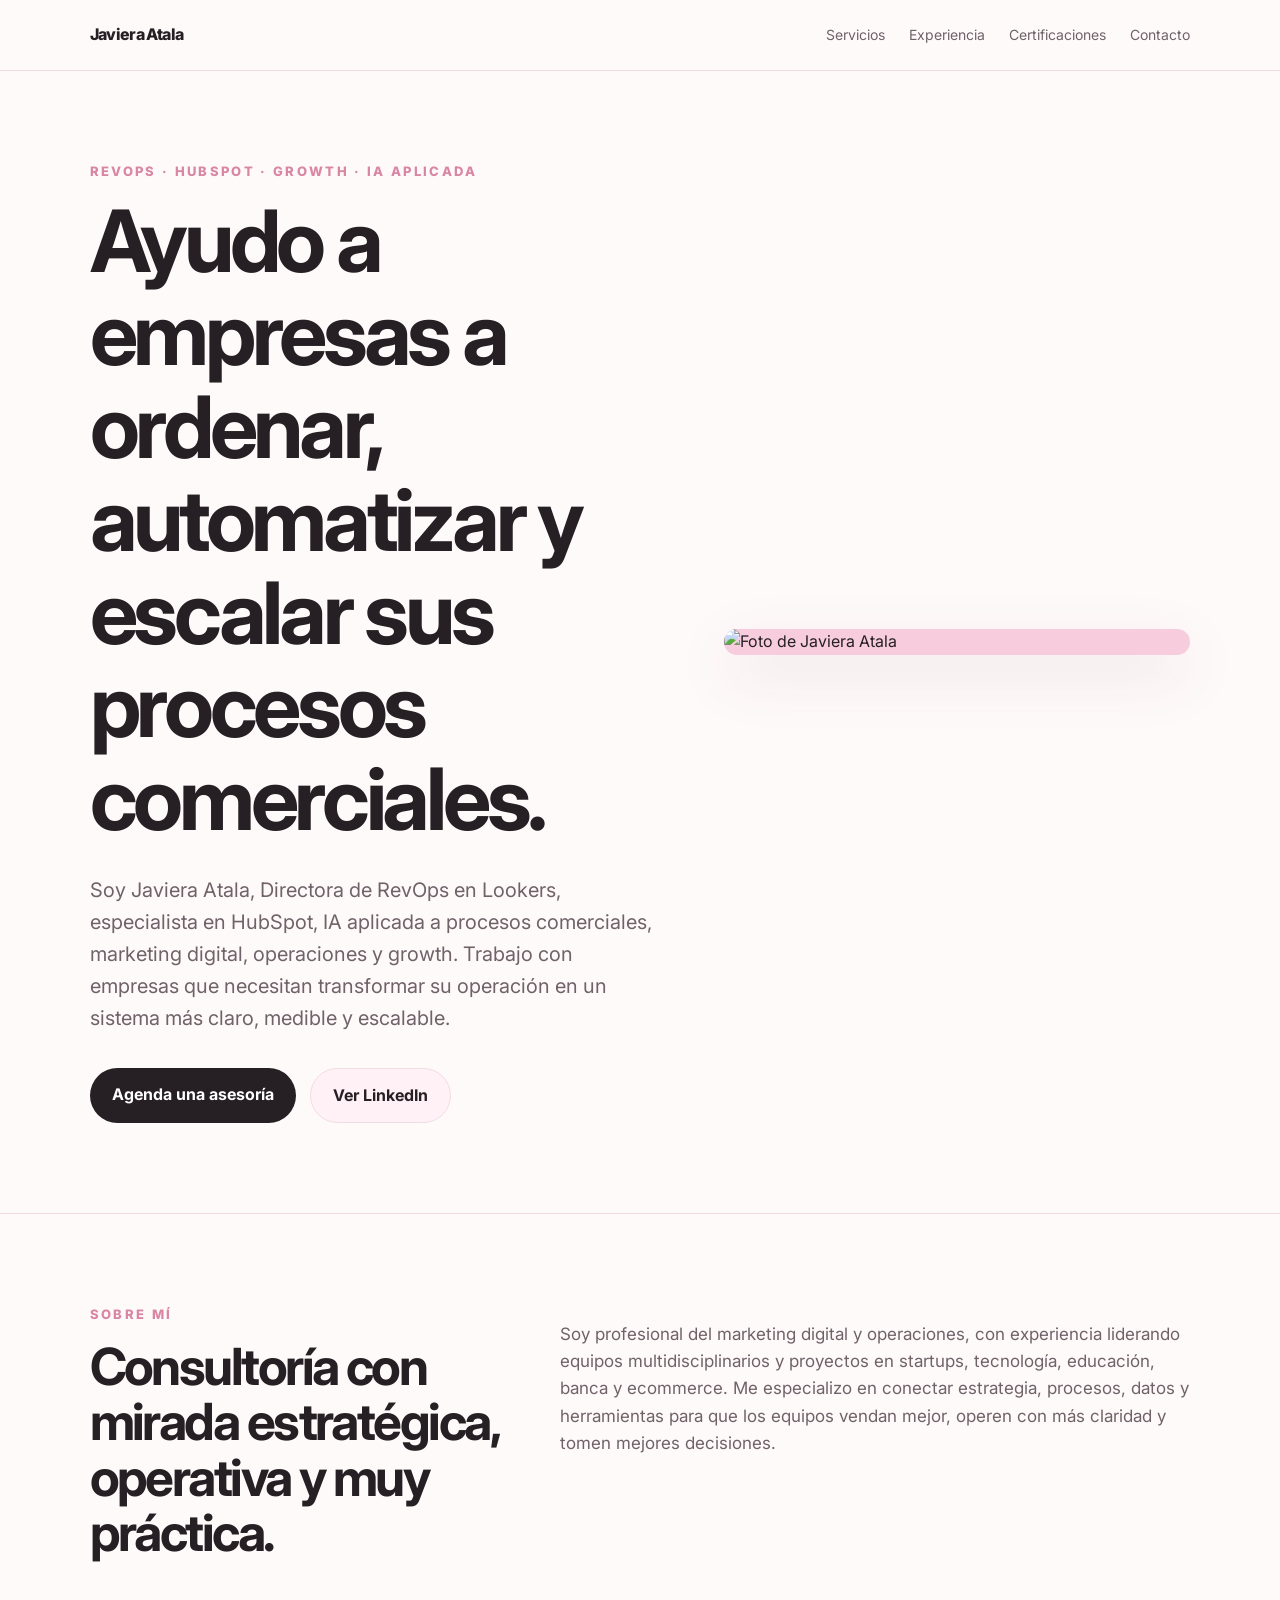
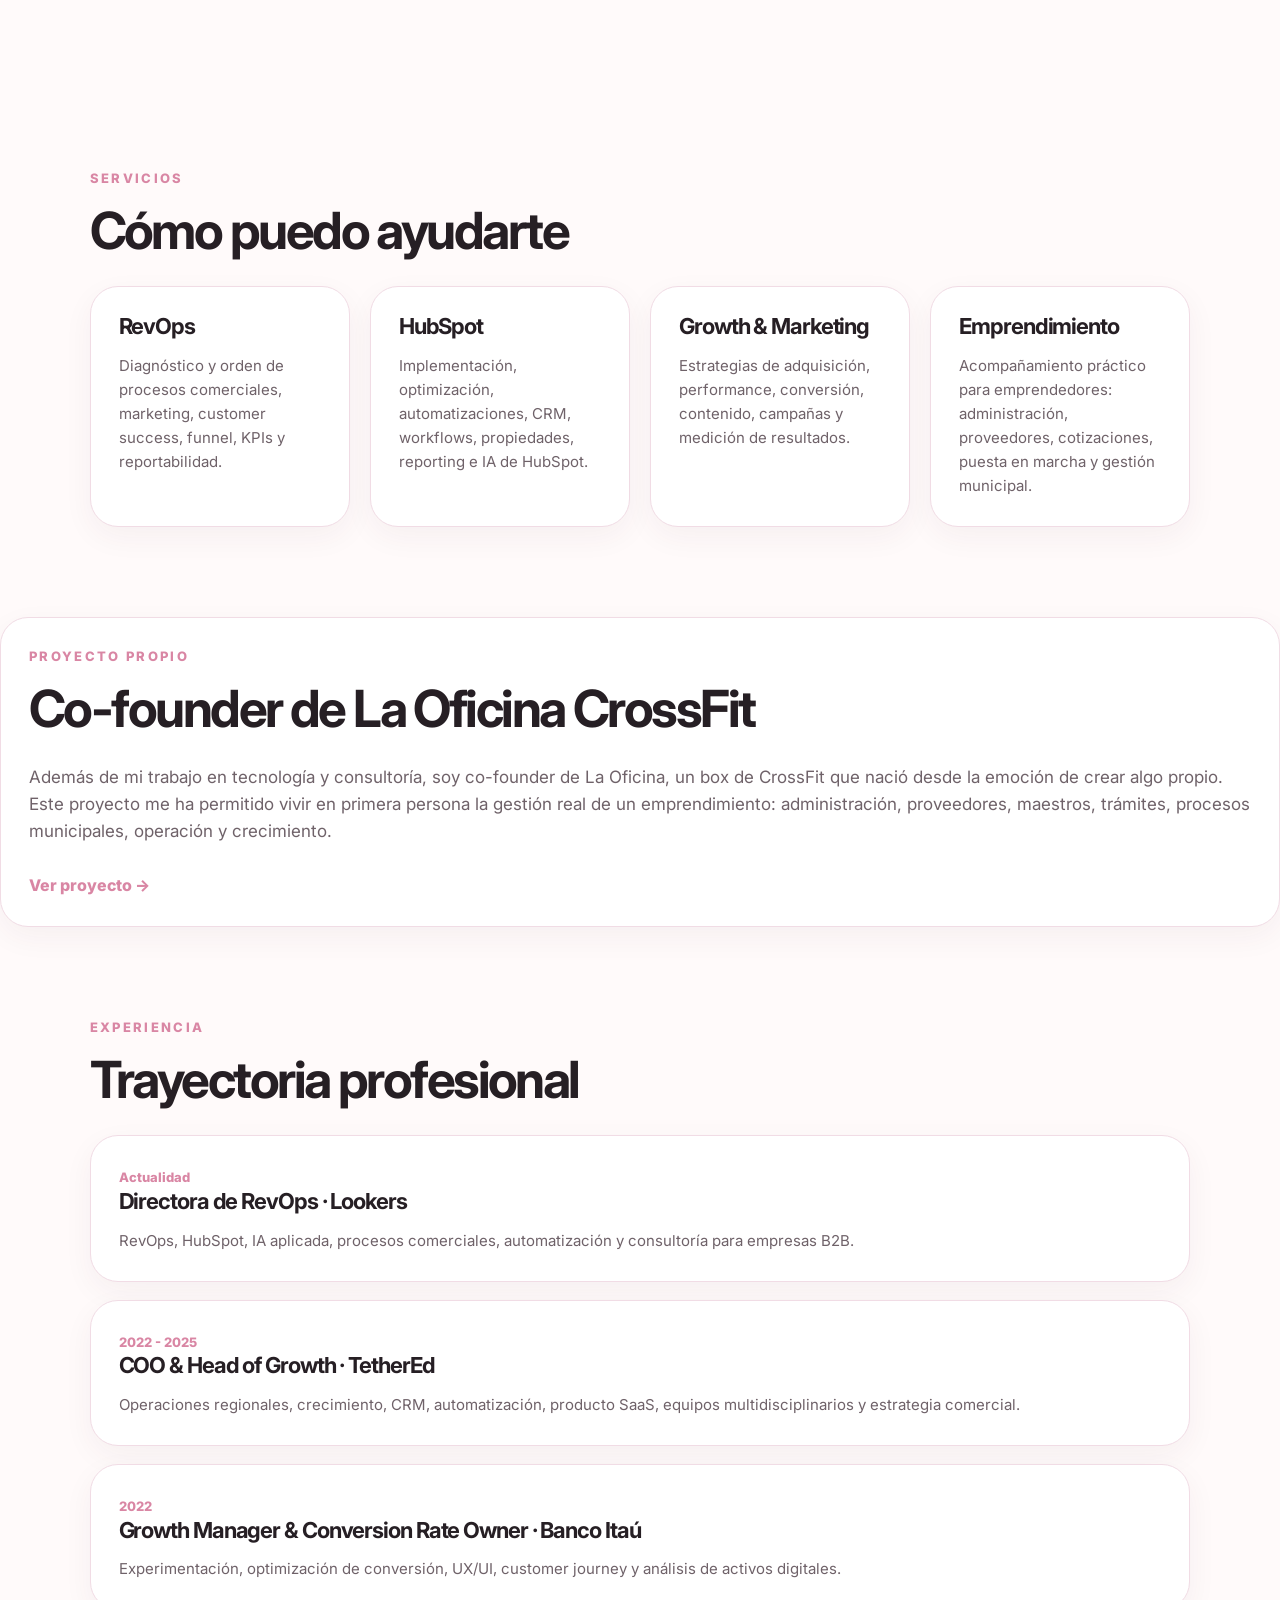
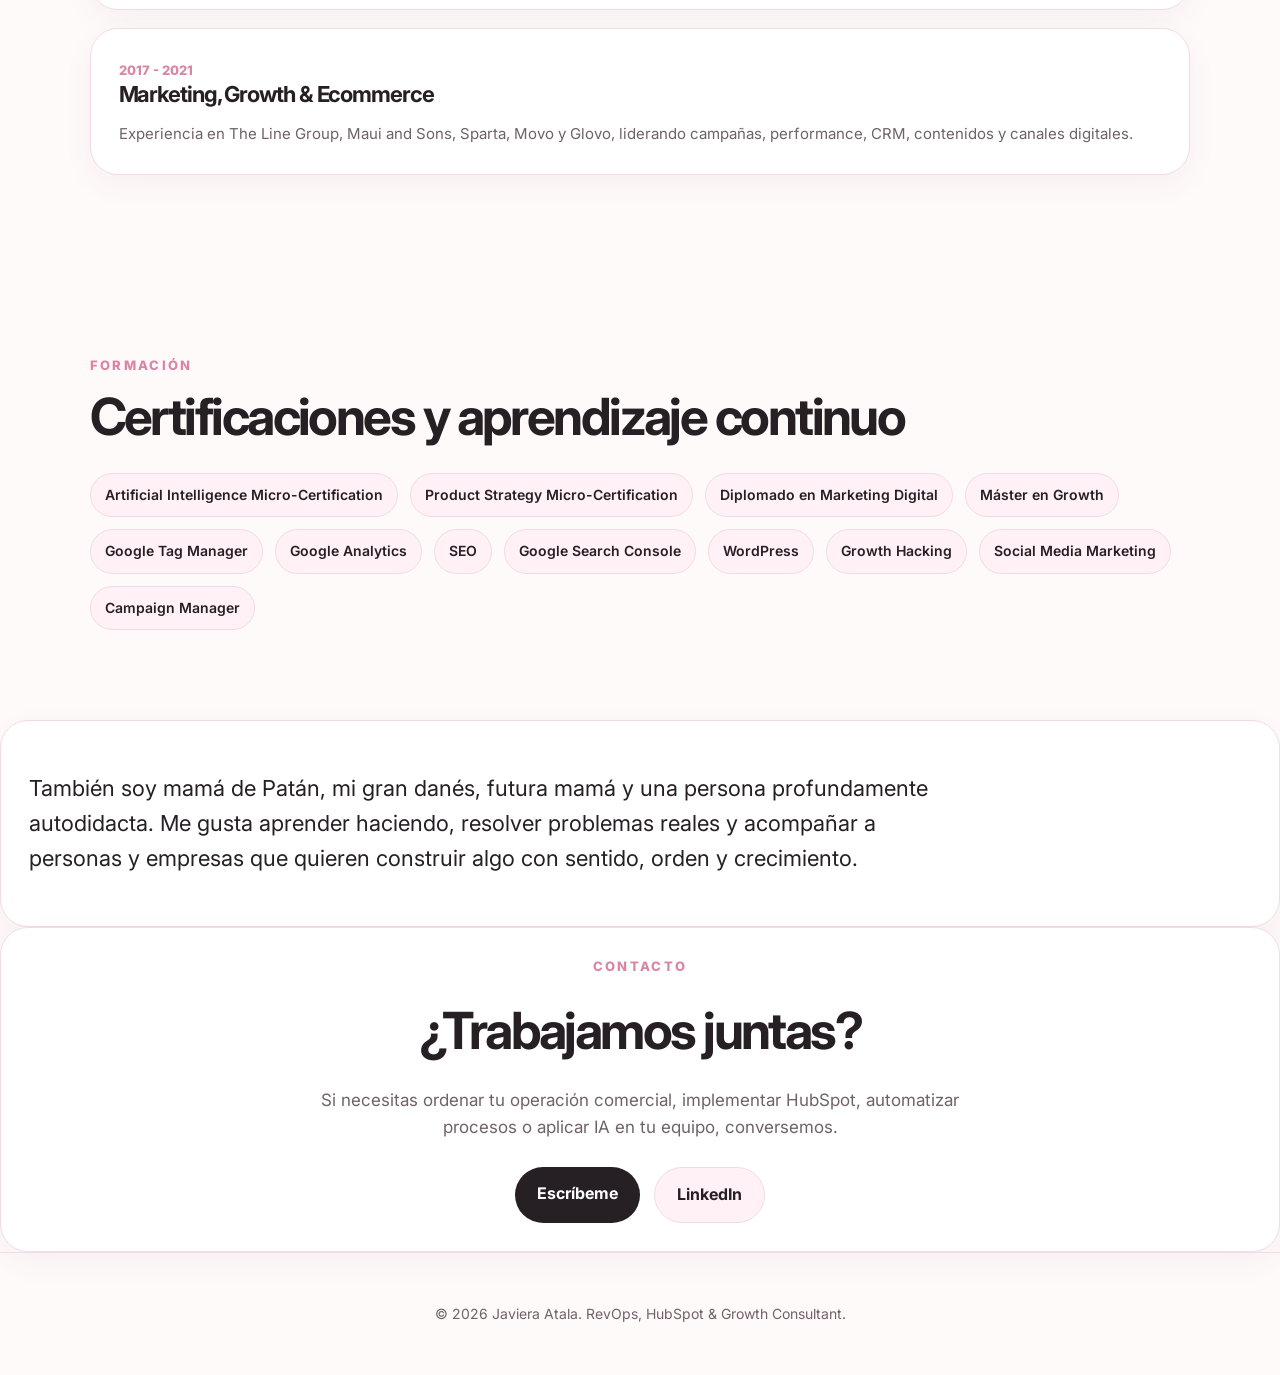
==== index.html @ 70011055 "Add files via upload" ====
<!DOCTYPE html>
<html lang="es">
<head>
  <meta charset="UTF-8" />
  <meta name="viewport" content="width=device-width, initial-scale=1.0" />
  <title>Javiera Atala | RevOps, HubSpot & Growth Consultant</title>
  <meta name="description" content="Consultoría en RevOps, HubSpot, automatización, IA aplicada y growth para empresas que quieren ordenar y escalar sus procesos comerciales." />
  <link rel="stylesheet" href="style.css" />
  <link rel="preconnect" href="https://fonts.googleapis.com">
  <link rel="preconnect" href="https://fonts.gstatic.com" crossorigin>
  <link href="https://fonts.googleapis.com/css2?family=Inter:wght@400;500;600;700;800&display=swap" rel="stylesheet">
</head>
<body>
  <header class="nav">
    <a href="#inicio" class="logo">Javiera Atala</a>
    <nav>
      <a href="#servicios">Servicios</a>
      <a href="#experiencia">Experiencia</a>
      <a href="#certificaciones">Certificaciones</a>
      <a href="#contacto">Contacto</a>
    </nav>
  </header>

  <main>
    <section id="inicio" class="hero section">
      <div class="hero-content">
        <p class="eyebrow">RevOps · HubSpot · Growth · IA aplicada</p>
        <h1>Ayudo a empresas a ordenar, automatizar y escalar sus procesos comerciales.</h1>
        <p class="hero-text">Soy Javiera Atala, Directora de RevOps en Lookers, especialista en HubSpot, IA aplicada a procesos comerciales, marketing digital, operaciones y growth. Trabajo con empresas que necesitan transformar su operación en un sistema más claro, medible y escalable.</p>
        <div class="hero-actions">
          <a class="button primary" href="mailto:javiatala@gmail.com?subject=Quiero%20agendar%20una%20asesor%C3%ADa">Agenda una asesoría</a>
          <a class="button secondary" href="https://www.linkedin.com/in/javiera-atala-76b305143/" target="_blank" rel="noopener">Ver LinkedIn</a>
        </div>
      </div>
      <div class="hero-image-card">
        <img src="assets/javiera-atala.png" alt="Foto de Javiera Atala" />
      </div>
    </section>

    <section class="section intro">
      <div>
        <p class="eyebrow">Sobre mí</p>
        <h2>Consultoría con mirada estratégica, operativa y muy práctica.</h2>
      </div>
      <p>Soy profesional del marketing digital y operaciones, con experiencia liderando equipos multidisciplinarios y proyectos en startups, tecnología, educación, banca y ecommerce. Me especializo en conectar estrategia, procesos, datos y herramientas para que los equipos vendan mejor, operen con más claridad y tomen mejores decisiones.</p>
    </section>

    <section id="servicios" class="section">
      <p class="eyebrow">Servicios</p>
      <h2>Cómo puedo ayudarte</h2>
      <div class="cards grid-4">
        <article class="card">
          <h3>RevOps</h3>
          <p>Diagnóstico y orden de procesos comerciales, marketing, customer success, funnel, KPIs y reportabilidad.</p>
        </article>
        <article class="card">
          <h3>HubSpot</h3>
          <p>Implementación, optimización, automatizaciones, CRM, workflows, propiedades, reporting e IA de HubSpot.</p>
        </article>
        <article class="card">
          <h3>Growth & Marketing</h3>
          <p>Estrategias de adquisición, performance, conversión, contenido, campañas y medición de resultados.</p>
        </article>
        <article class="card">
          <h3>Emprendimiento</h3>
          <p>Acompañamiento práctico para emprendedores: administración, proveedores, cotizaciones, puesta en marcha y gestión municipal.</p>
        </article>
      </div>
    </section>

    <section class="section feature">
      <div>
        <p class="eyebrow">Proyecto propio</p>
        <h2>Co-founder de La Oficina CrossFit</h2>
        <p>Además de mi trabajo en tecnología y consultoría, soy co-founder de La Oficina, un box de CrossFit que nació desde la emoción de crear algo propio. Este proyecto me ha permitido vivir en primera persona la gestión real de un emprendimiento: administración, proveedores, maestros, trámites, procesos municipales, operación y crecimiento.</p>
        <a class="text-link" href="https://laoficina.lovable.app/" target="_blank" rel="noopener">Ver proyecto →</a>
      </div>
    </section>

    <section id="experiencia" class="section">
      <p class="eyebrow">Experiencia</p>
      <h2>Trayectoria profesional</h2>
      <div class="timeline">
        <div class="timeline-item">
          <span>Actualidad</span>
          <h3>Directora de RevOps · Lookers</h3>
          <p>RevOps, HubSpot, IA aplicada, procesos comerciales, automatización y consultoría para empresas B2B.</p>
        </div>
        <div class="timeline-item">
          <span>2022 - 2025</span>
          <h3>COO & Head of Growth · TetherEd</h3>
          <p>Operaciones regionales, crecimiento, CRM, automatización, producto SaaS, equipos multidisciplinarios y estrategia comercial.</p>
        </div>
        <div class="timeline-item">
          <span>2022</span>
          <h3>Growth Manager & Conversion Rate Owner · Banco Itaú</h3>
          <p>Experimentación, optimización de conversión, UX/UI, customer journey y análisis de activos digitales.</p>
        </div>
        <div class="timeline-item">
          <span>2017 - 2021</span>
          <h3>Marketing, Growth & Ecommerce</h3>
          <p>Experiencia en The Line Group, Maui and Sons, Sparta, Movo y Glovo, liderando campañas, performance, CRM, contenidos y canales digitales.</p>
        </div>
      </div>
    </section>

    <section id="certificaciones" class="section">
      <p class="eyebrow">Formación</p>
      <h2>Certificaciones y aprendizaje continuo</h2>
      <div class="tags">
        <span>Artificial Intelligence Micro-Certification</span>
        <span>Product Strategy Micro-Certification</span>
        <span>Diplomado en Marketing Digital</span>
        <span>Máster en Growth</span>
        <span>Google Tag Manager</span>
        <span>Google Analytics</span>
        <span>SEO</span>
        <span>Google Search Console</span>
        <span>WordPress</span>
        <span>Growth Hacking</span>
        <span>Social Media Marketing</span>
        <span>Campaign Manager</span>
      </div>
    </section>

    <section class="section personal">
      <p>También soy mamá de Patán, mi gran danés, futura mamá y una persona profundamente autodidacta. Me gusta aprender haciendo, resolver problemas reales y acompañar a personas y empresas que quieren construir algo con sentido, orden y crecimiento.</p>
    </section>

    <section id="contacto" class="section contact">
      <p class="eyebrow">Contacto</p>
      <h2>¿Trabajamos juntas?</h2>
      <p>Si necesitas ordenar tu operación comercial, implementar HubSpot, automatizar procesos o aplicar IA en tu equipo, conversemos.</p>
      <div class="hero-actions center">
        <a class="button primary" href="mailto:javiatala@gmail.com?subject=Quiero%20agendar%20una%20asesor%C3%ADa">Escríbeme</a>
        <a class="button secondary" href="https://www.linkedin.com/in/javiera-atala-76b305143/" target="_blank" rel="noopener">LinkedIn</a>
      </div>
    </section>
  </main>

  <footer>
    <p>© 2026 Javiera Atala. RevOps, HubSpot & Growth Consultant.</p>
  </footer>
</body>
</html>
---- style.css ----
:root {
  --bg: #fffafa;
  --text: #261f24;
  --muted: #6f6269;
  --pink: #f7cddd;
  --pink-strong: #d986a4;
  --pink-soft: #fff1f6;
  --line: #f1dce5;
  --white: #ffffff;
  --shadow: 0 20px 60px rgba(83, 45, 60, 0.12);
}

* { box-sizing: border-box; }
html { scroll-behavior: smooth; }
body {
  margin: 0;
  font-family: 'Inter', system-ui, sans-serif;
  background: var(--bg);
  color: var(--text);
  line-height: 1.6;
}

a { color: inherit; text-decoration: none; }

.nav {
  position: sticky;
  top: 0;
  z-index: 10;
  display: flex;
  justify-content: space-between;
  align-items: center;
  padding: 22px 7vw;
  background: rgba(255, 250, 250, 0.9);
  backdrop-filter: blur(14px);
  border-bottom: 1px solid var(--line);
}
.logo { font-weight: 800; letter-spacing: -0.04em; }
.nav nav { display: flex; gap: 24px; font-size: 14px; color: var(--muted); }
.nav nav a:hover { color: var(--pink-strong); }

.section { padding: 90px 7vw; max-width: 1280px; margin: 0 auto; }
.hero {
  min-height: 88vh;
  display: grid;
  grid-template-columns: 1.1fr 0.9fr;
  align-items: center;
  gap: 64px;
}
.eyebrow {
  margin: 0 0 14px;
  color: var(--pink-strong);
  font-size: 13px;
  font-weight: 800;
  text-transform: uppercase;
  letter-spacing: 0.18em;
}
h1, h2, h3 { line-height: 1.08; margin: 0; letter-spacing: -0.05em; }
h1 { font-size: clamp(44px, 7vw, 86px); max-width: 900px; }
h2 { font-size: clamp(34px, 4vw, 58px); margin-bottom: 28px; }
h3 { font-size: 22px; margin-bottom: 12px; }
p { color: var(--muted); font-size: 17px; }
.hero-text { max-width: 720px; margin: 28px 0 34px; font-size: 20px; }
.hero-actions { display: flex; gap: 14px; flex-wrap: wrap; }
.button {
  padding: 14px 22px;
  border-radius: 999px;
  font-weight: 700;
  transition: all .2s ease;
}
.primary { background: var(--text); color: white; }
.secondary { background: var(--pink-soft); border: 1px solid var(--line); color: var(--text); }
.button:hover { transform: translateY(-2px); box-shadow: var(--shadow); }
.hero-image-card {
  border-radius: 36px;
  overflow: hidden;
  background: var(--pink);
  box-shadow: var(--shadow);
  max-height: 720px;
}
.hero-image-card img { width: 100%; height: 100%; object-fit: cover; display: block; }

.intro { display: grid; grid-template-columns: 0.8fr 1.2fr; gap: 50px; border-top: 1px solid var(--line); }
.cards { display: grid; gap: 20px; }
.grid-4 { grid-template-columns: repeat(4, 1fr); }
.card, .timeline-item, .feature, .personal, .contact {
  background: var(--white);
  border: 1px solid var(--line);
  border-radius: 28px;
  padding: 28px;
  box-shadow: 0 10px 30px rgba(83, 45, 60, 0.05);
}
.card p, .timeline-item p { margin-bottom: 0; font-size: 15px; }
.feature { display: grid; grid-template-columns: 1fr; }
.text-link { display: inline-block; margin-top: 10px; color: var(--pink-strong); font-weight: 800; }
.timeline { display: grid; gap: 18px; }
.timeline-item span { color: var(--pink-strong); font-size: 13px; font-weight: 800; }
.tags { display: flex; flex-wrap: wrap; gap: 12px; }
.tags span {
  background: var(--pink-soft);
  border: 1px solid var(--line);
  padding: 10px 14px;
  border-radius: 999px;
  color: var(--text);
  font-weight: 600;
  font-size: 14px;
}
.personal p { max-width: 900px; font-size: 22px; color: var(--text); }
.contact { text-align: center; }
.contact p { max-width: 680px; margin: 0 auto 26px; }
.center { justify-content: center; }
footer { padding: 36px 7vw; text-align: center; border-top: 1px solid var(--line); }
footer p { font-size: 14px; }

@media (max-width: 900px) {
  .nav { align-items: flex-start; gap: 14px; }
  .nav nav { display: none; }
  .hero, .intro { grid-template-columns: 1fr; }
  .grid-4 { grid-template-columns: 1fr; }
  .section { padding: 64px 6vw; }
}
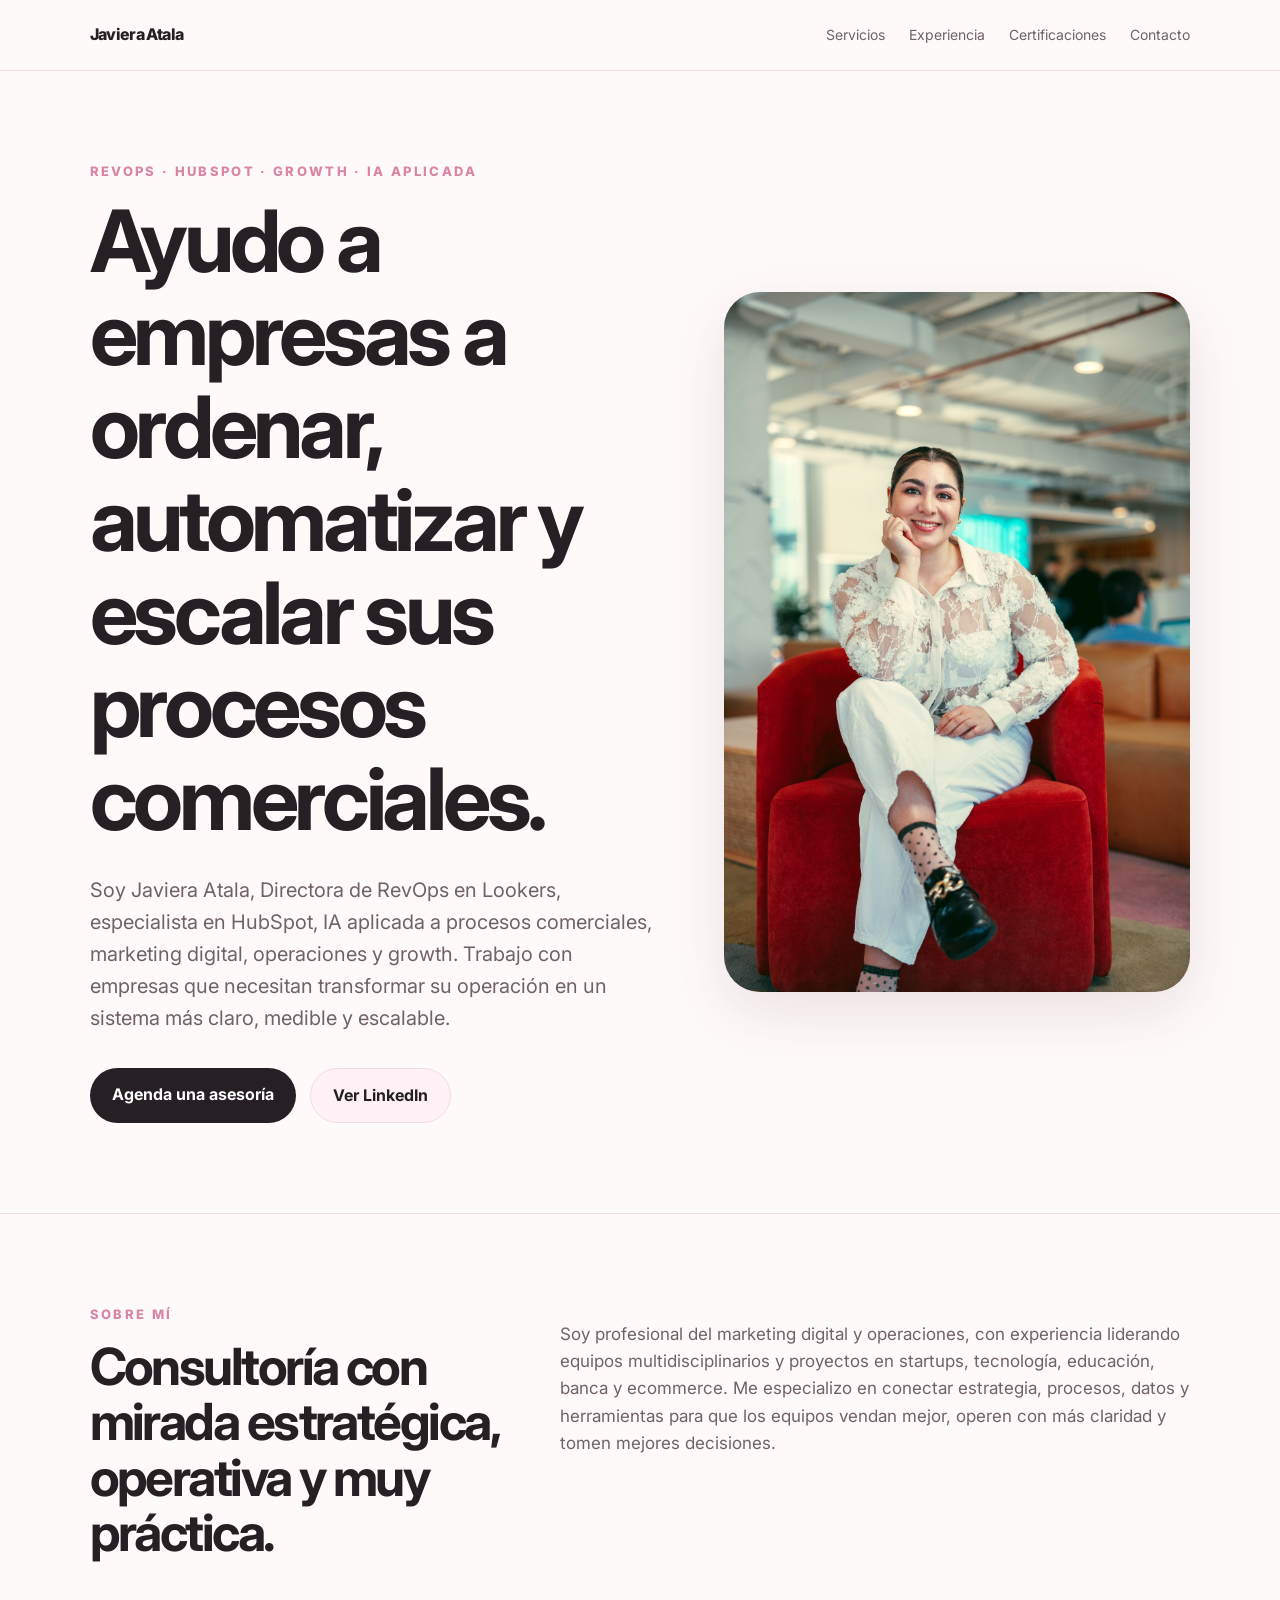
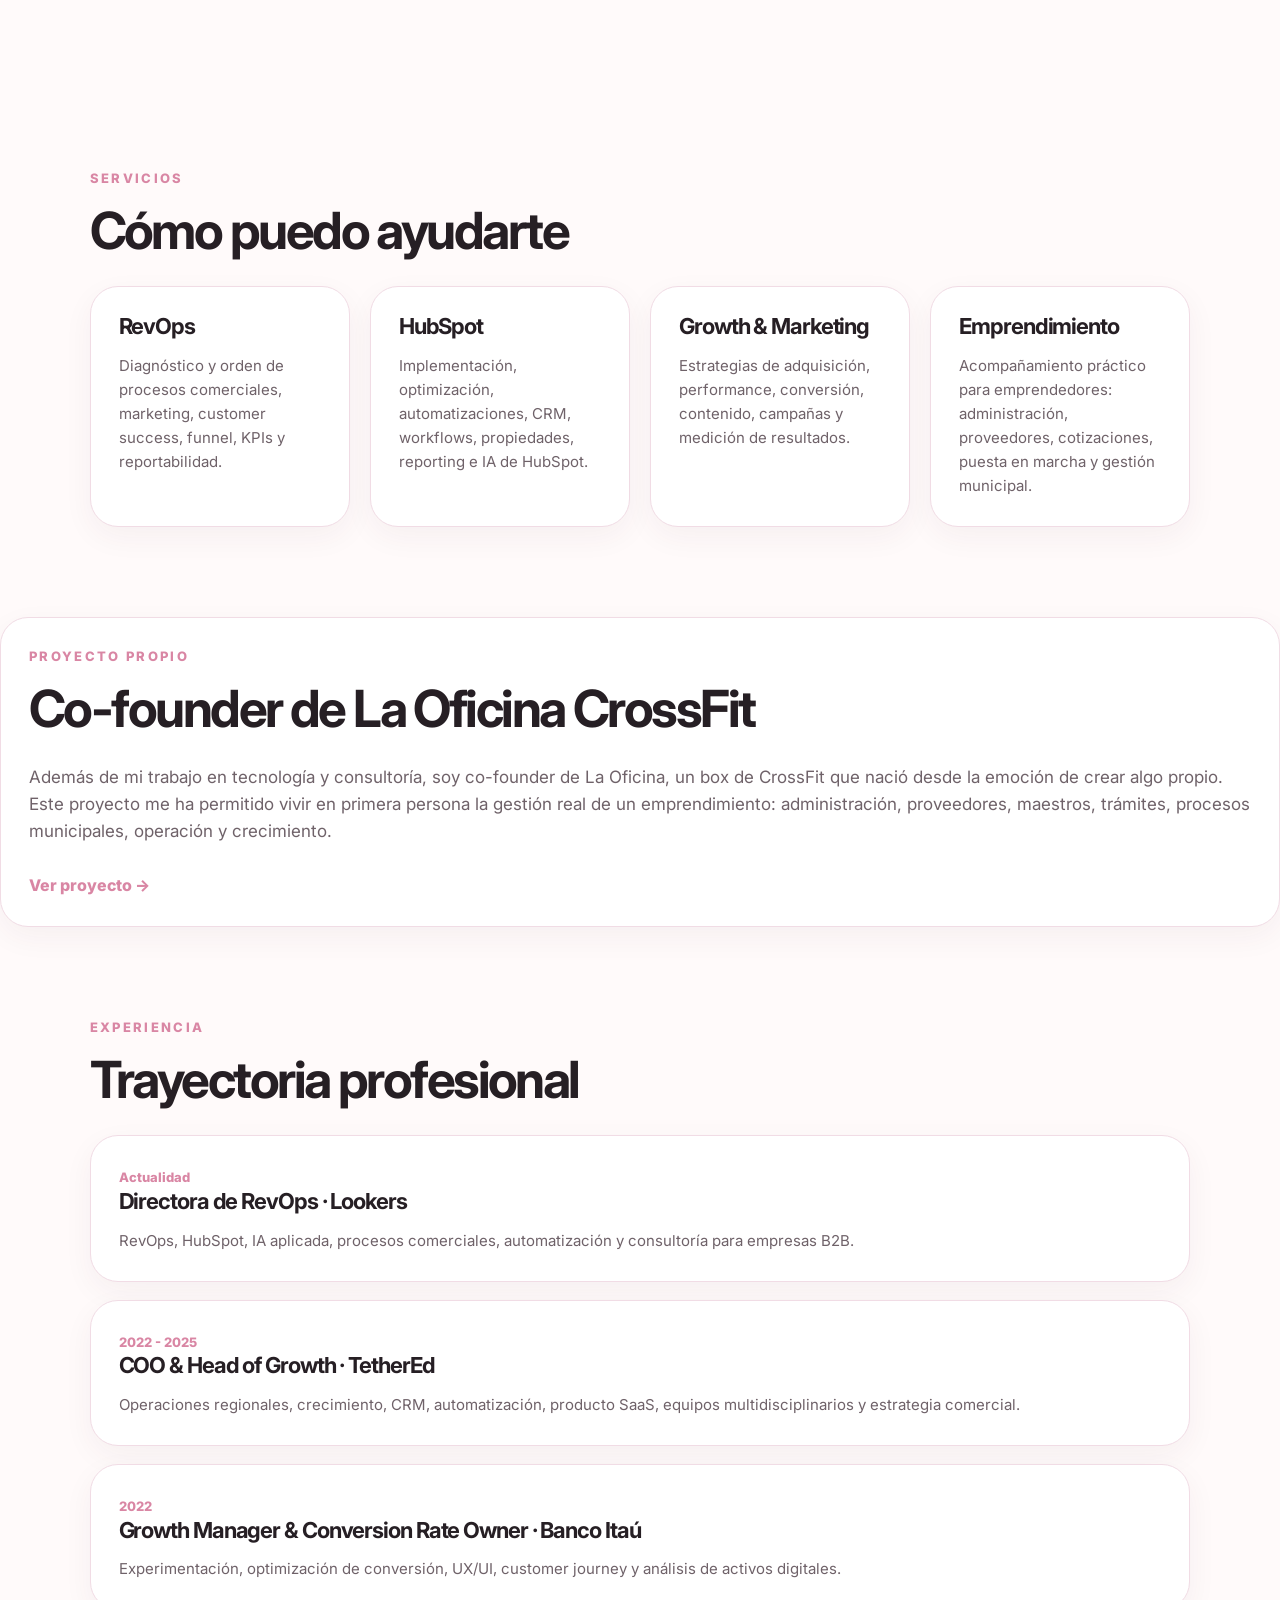
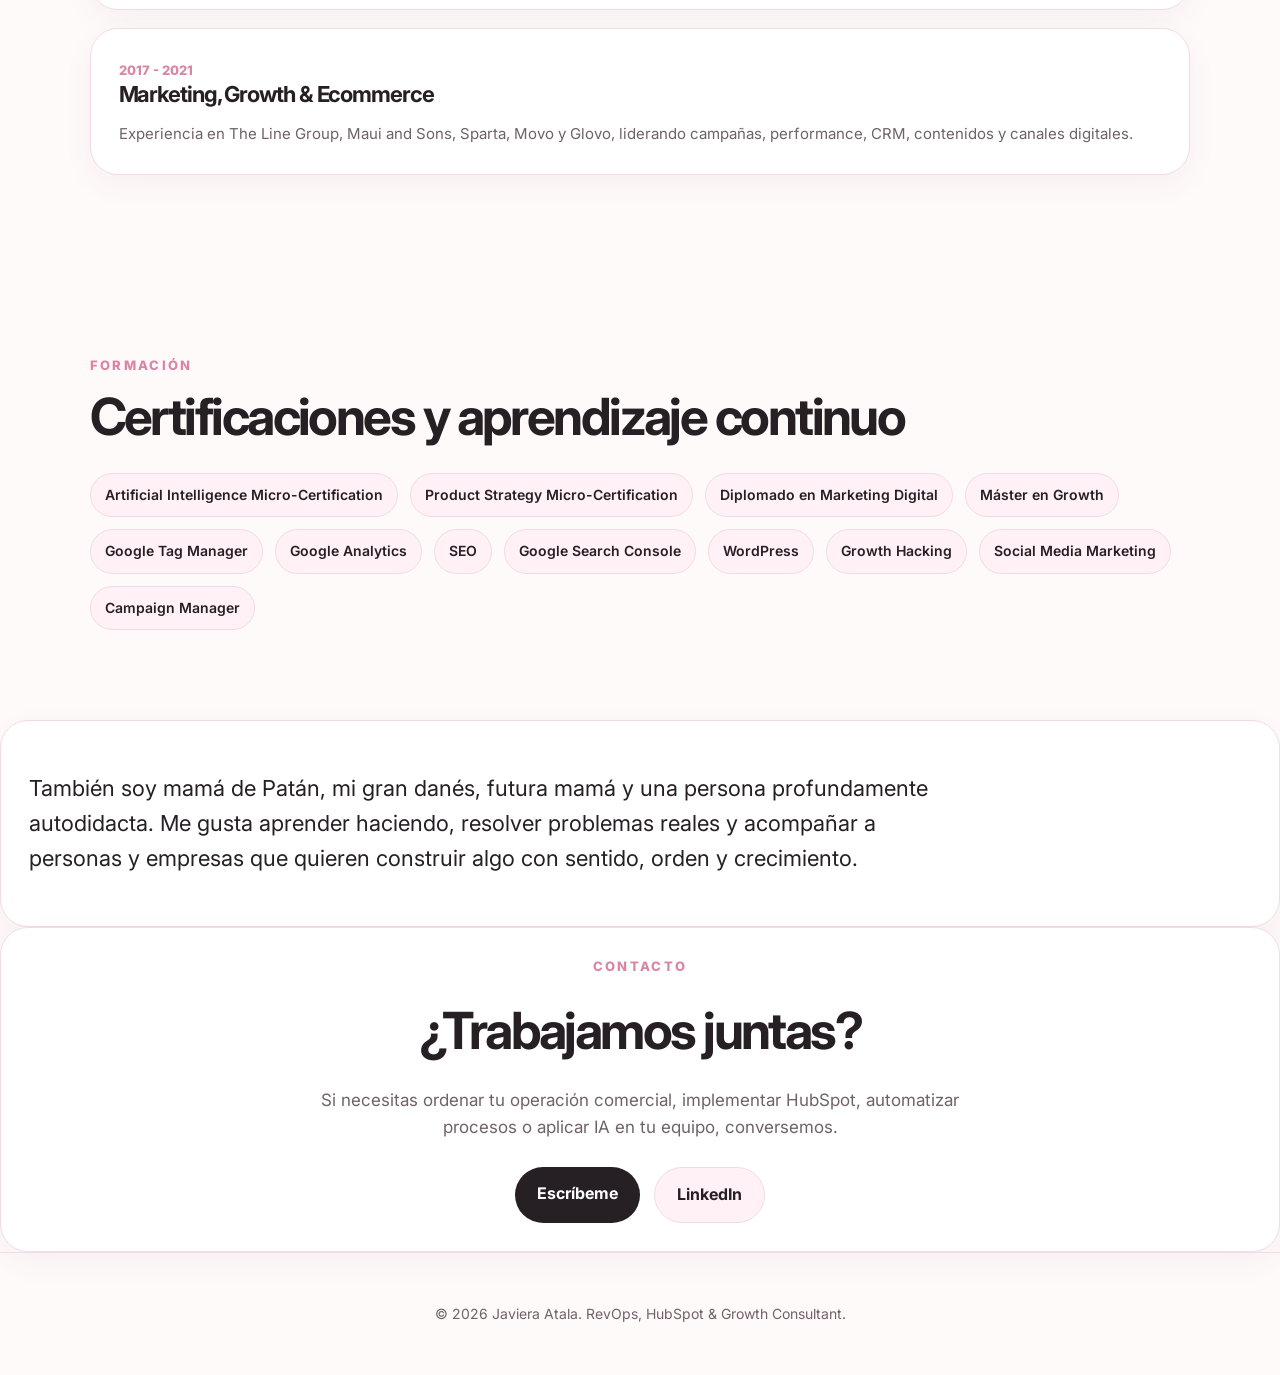
==== commit 06cea72d: "Update index.html" ====
--- a/index.html
+++ b/index.html
@@ -33,7 +33,7 @@
         </div>
       </div>
       <div class="hero-image-card">
-        <img src="assets/javiera-atala.png" alt="Foto de Javiera Atala" />
+        <img src="javiera-atala.png" alt="Foto de Javiera Atala" />
       </div>
     </section>
 
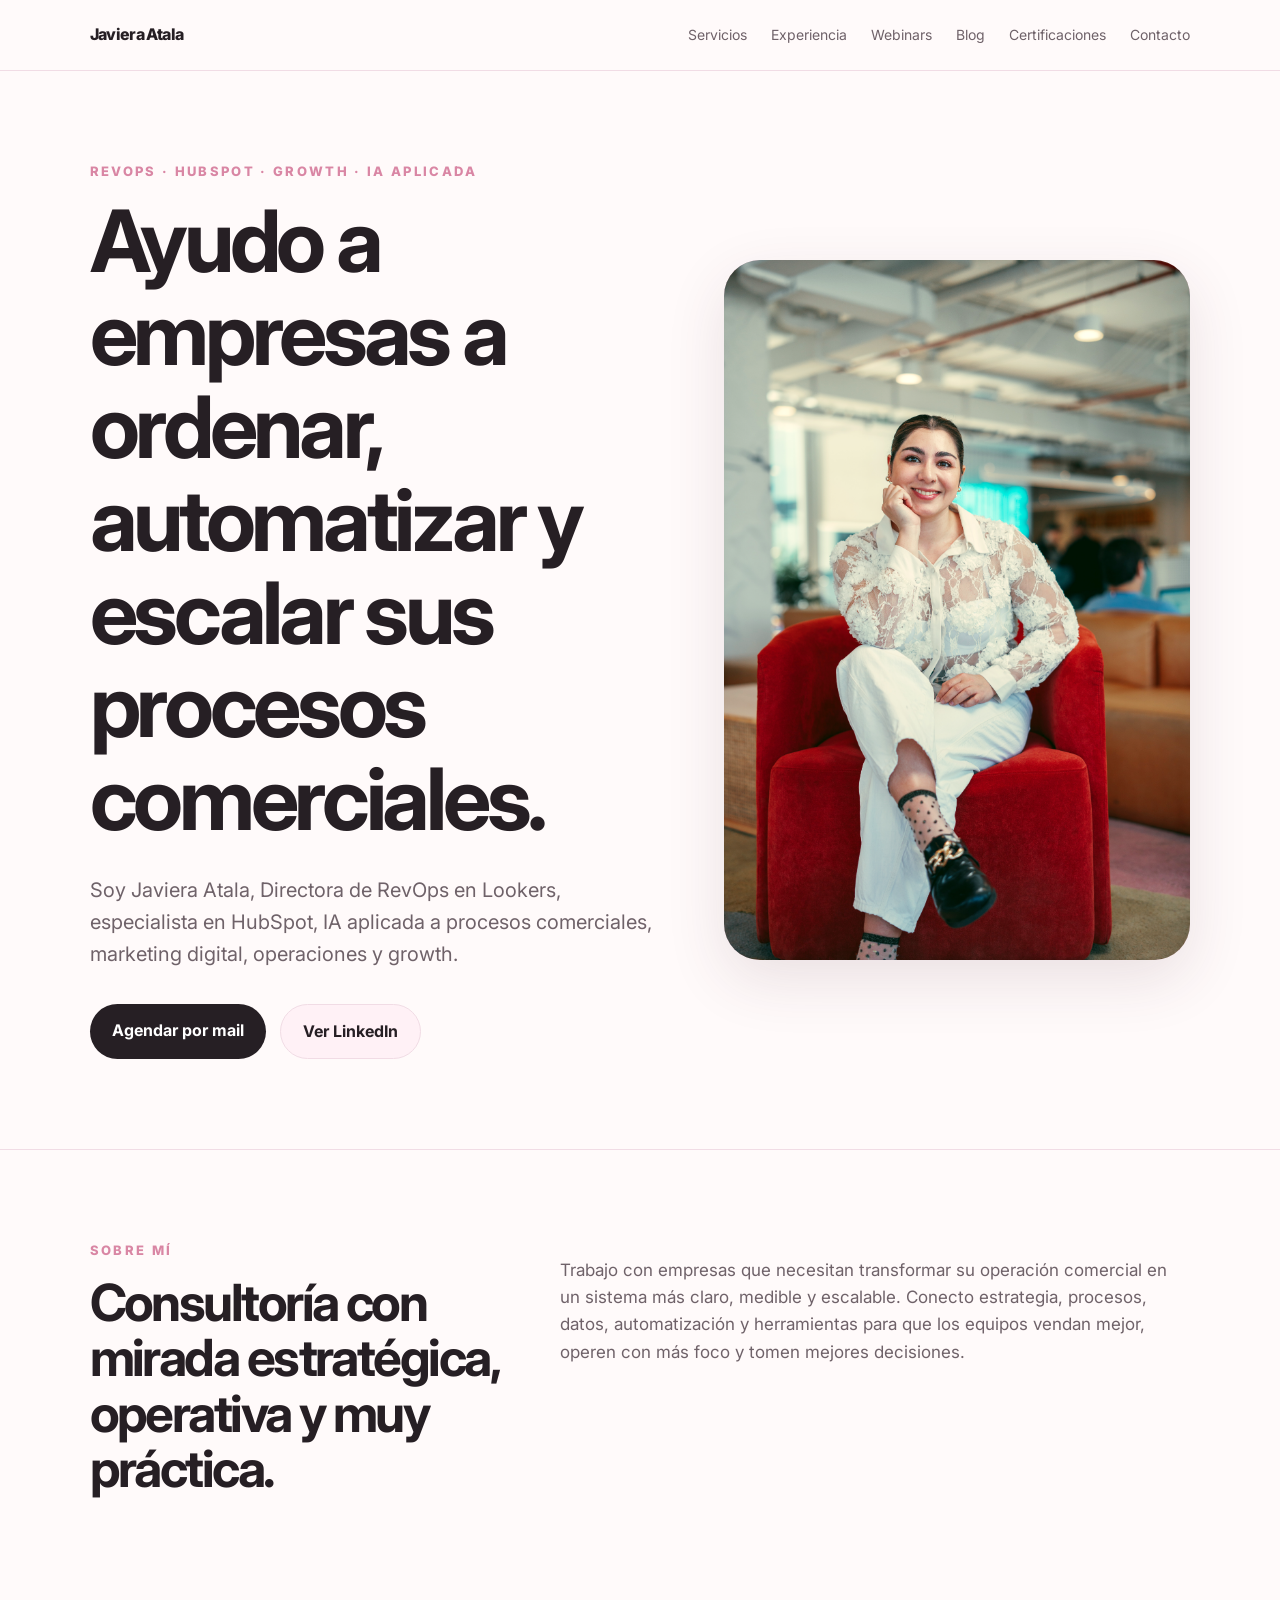
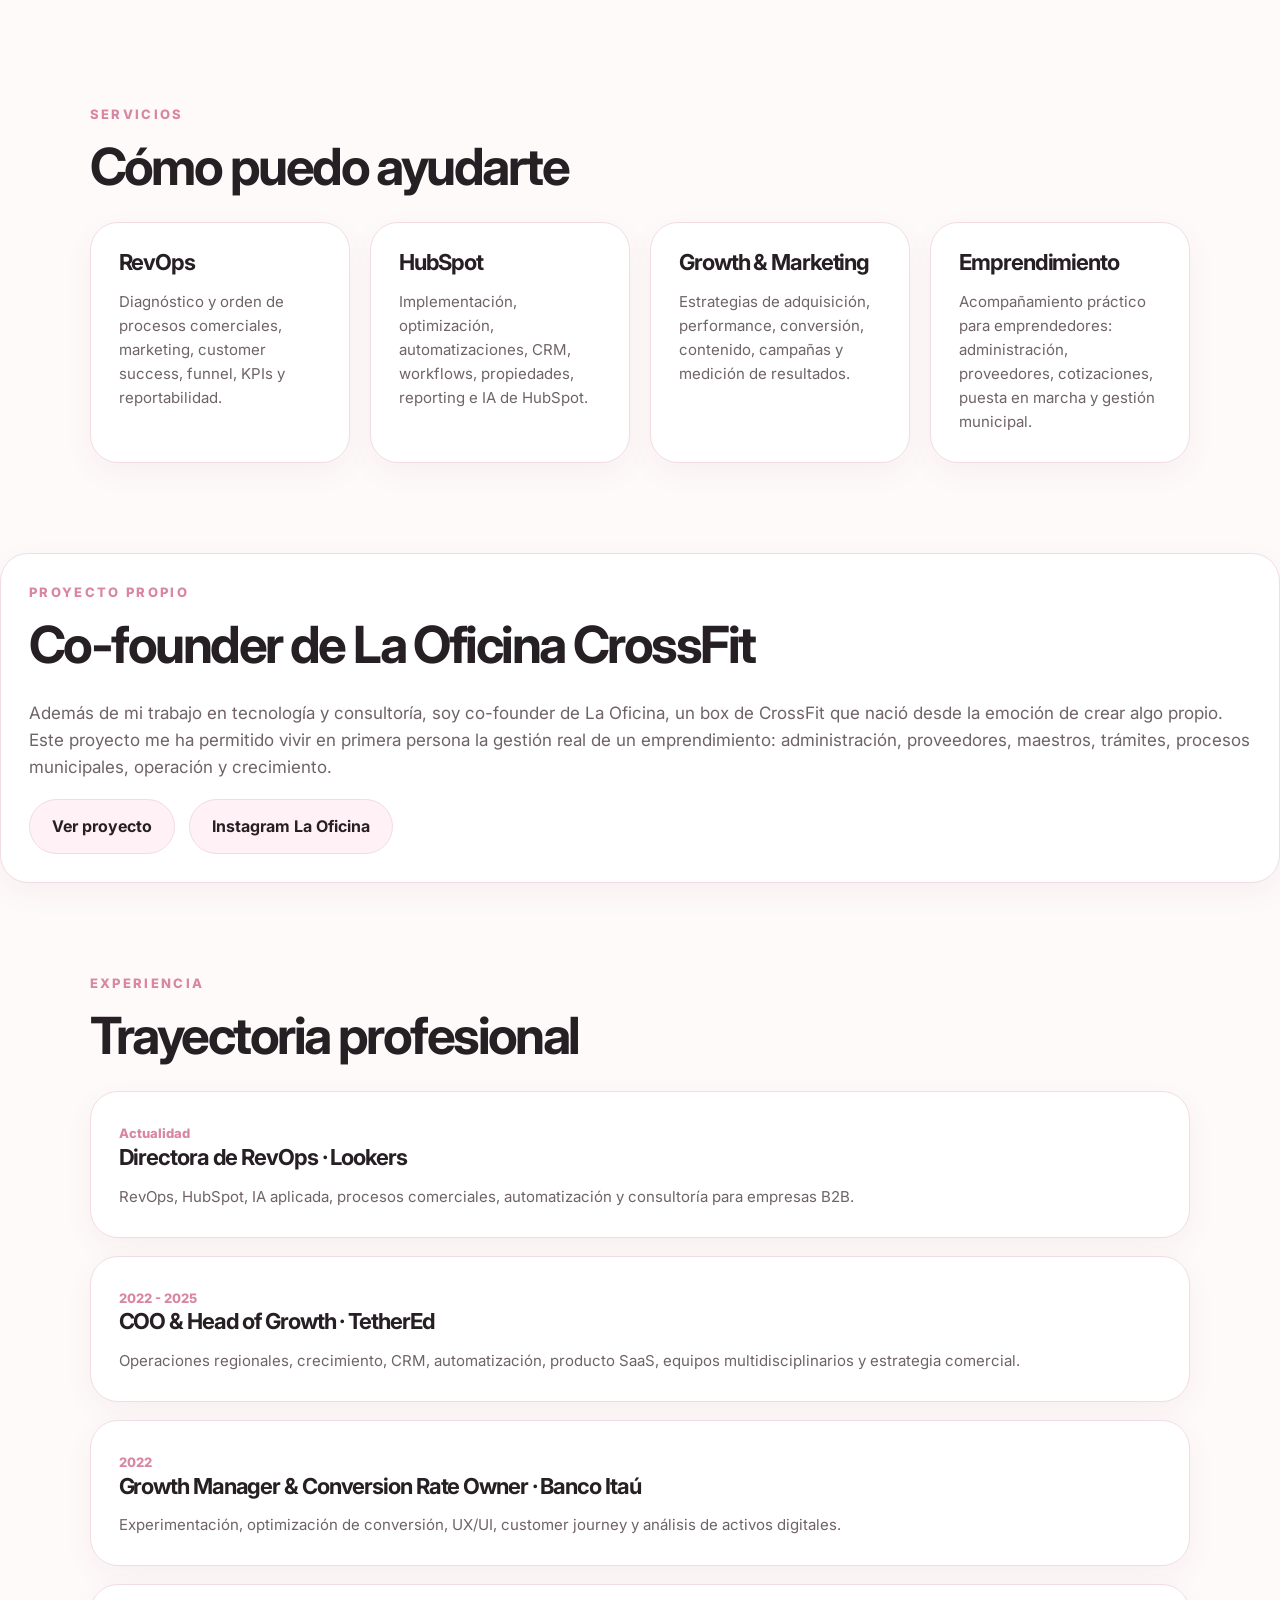
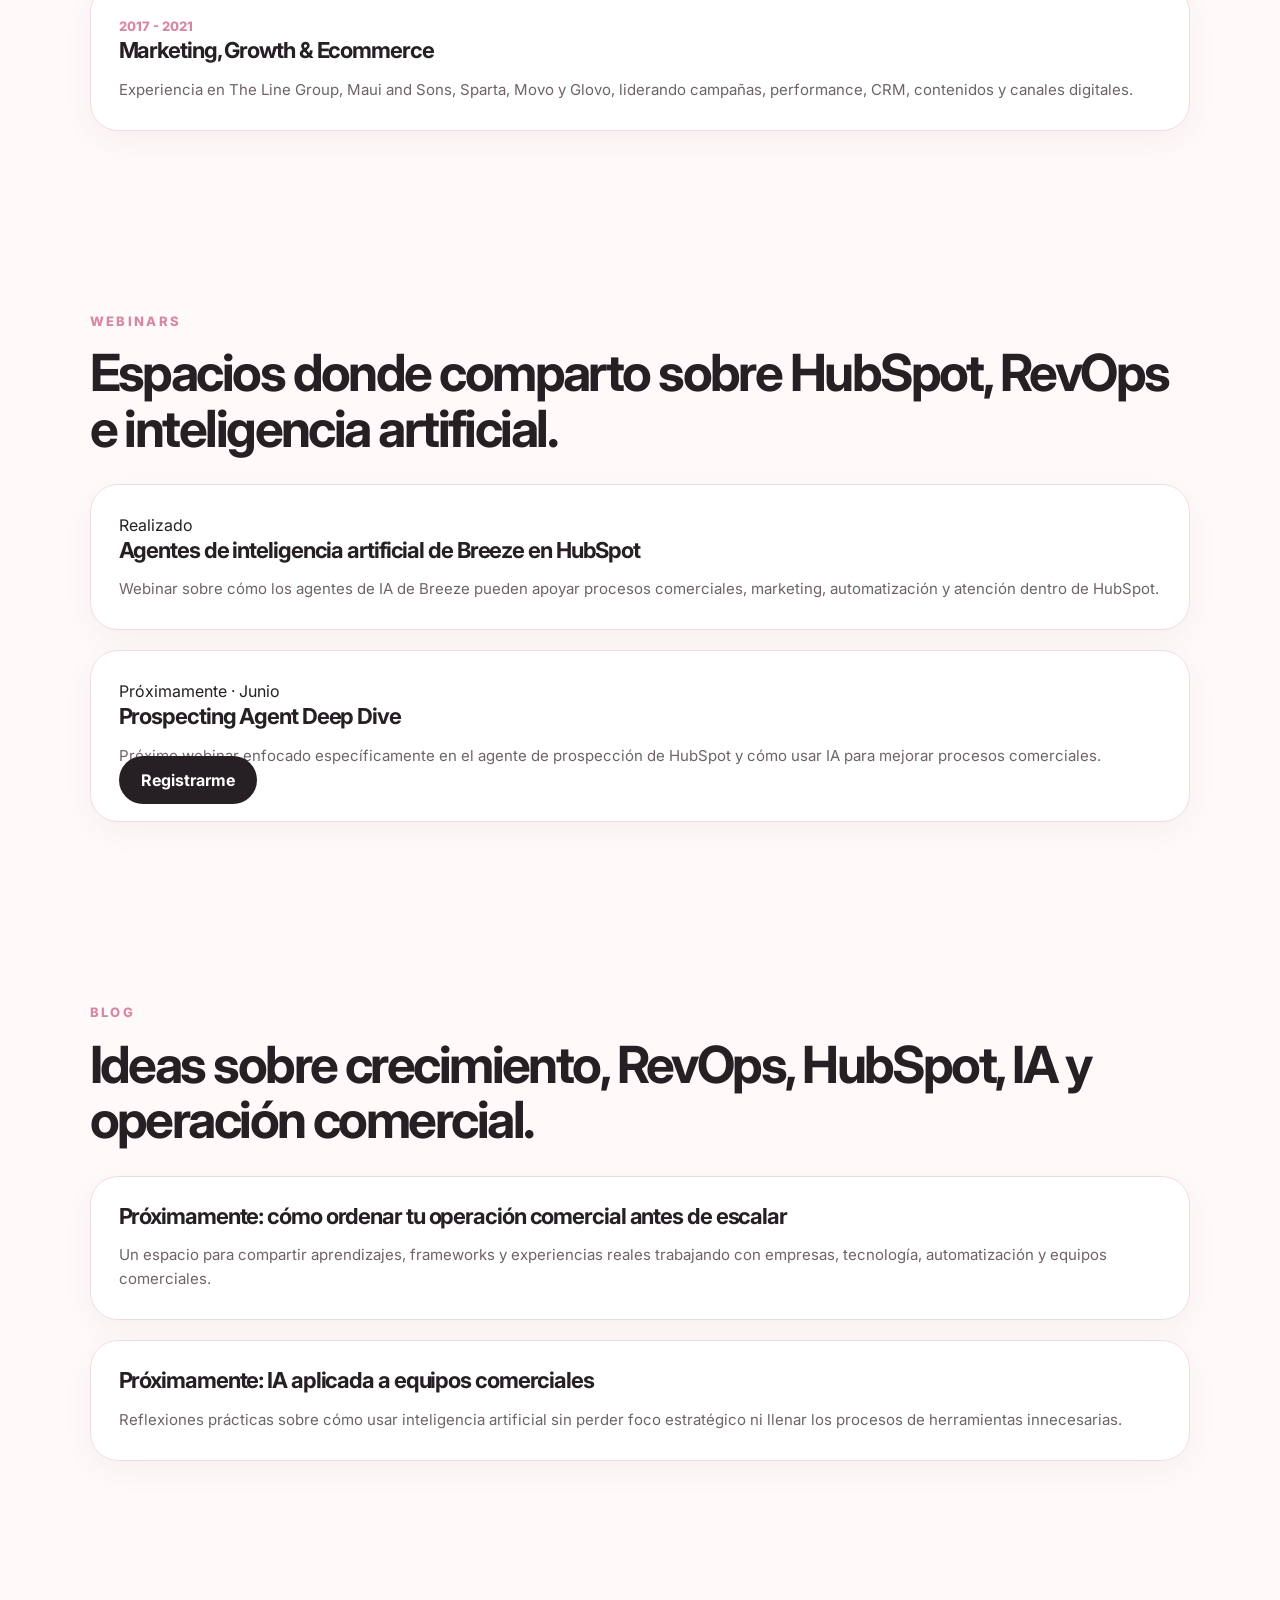
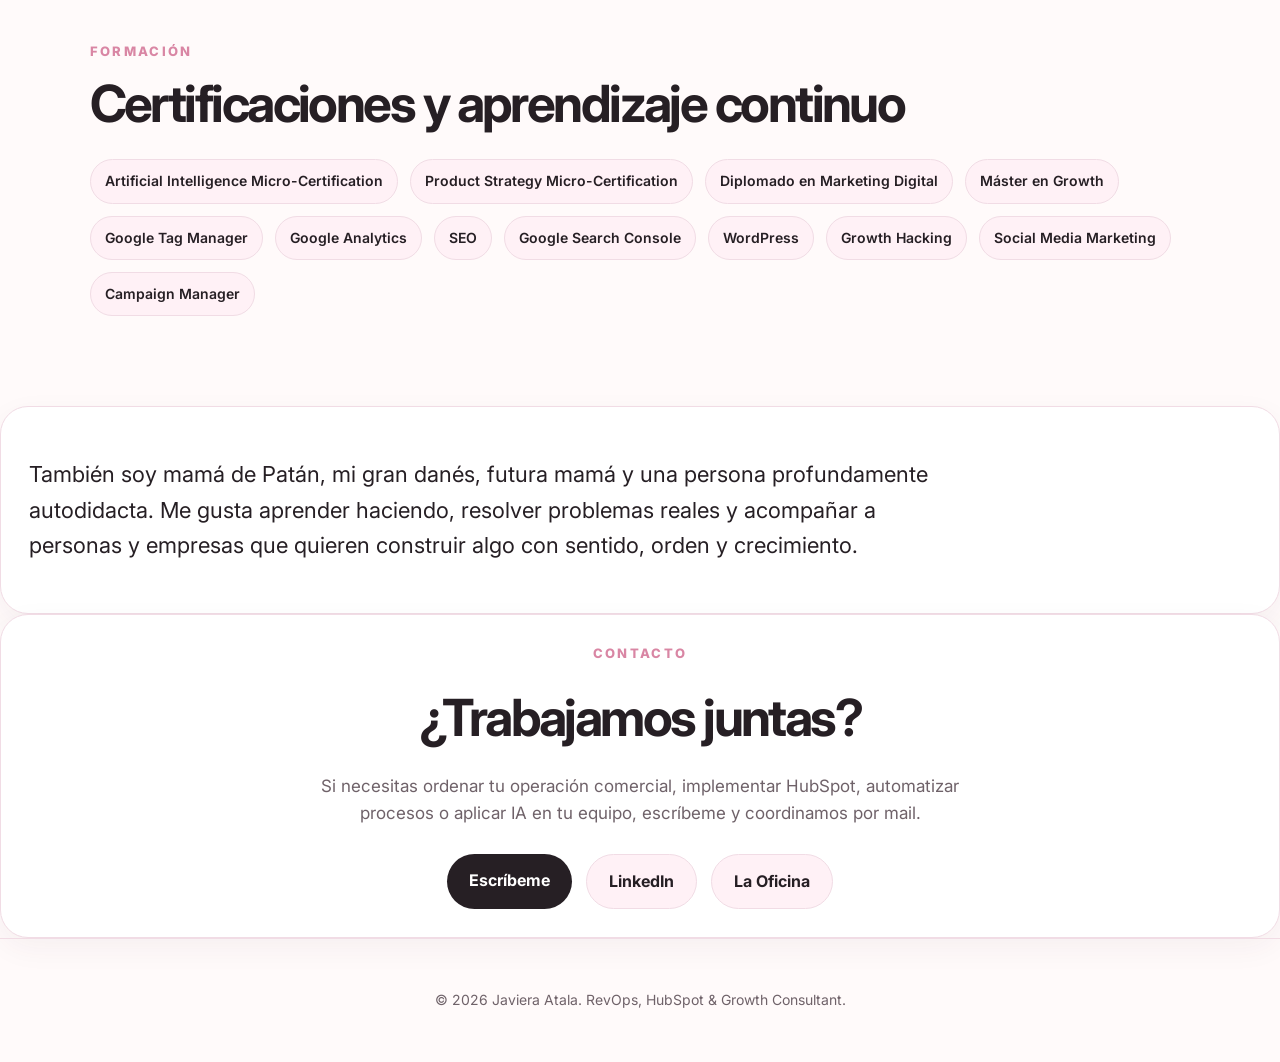
==== commit 7102f660: "Update index.html" ====
--- a/index.html
+++ b/index.html
@@ -10,12 +10,15 @@
   <link rel="preconnect" href="https://fonts.gstatic.com" crossorigin>
   <link href="https://fonts.googleapis.com/css2?family=Inter:wght@400;500;600;700;800&display=swap" rel="stylesheet">
 </head>
+
 <body>
   <header class="nav">
     <a href="#inicio" class="logo">Javiera Atala</a>
     <nav>
       <a href="#servicios">Servicios</a>
       <a href="#experiencia">Experiencia</a>
+      <a href="#webinars">Webinars</a>
+      <a href="#blog">Blog</a>
       <a href="#certificaciones">Certificaciones</a>
       <a href="#contacto">Contacto</a>
     </nav>
@@ -26,12 +29,15 @@
       <div class="hero-content">
         <p class="eyebrow">RevOps · HubSpot · Growth · IA aplicada</p>
         <h1>Ayudo a empresas a ordenar, automatizar y escalar sus procesos comerciales.</h1>
-        <p class="hero-text">Soy Javiera Atala, Directora de RevOps en Lookers, especialista en HubSpot, IA aplicada a procesos comerciales, marketing digital, operaciones y growth. Trabajo con empresas que necesitan transformar su operación en un sistema más claro, medible y escalable.</p>
+        <p class="hero-text">
+          Soy Javiera Atala, Directora de RevOps en Lookers, especialista en HubSpot, IA aplicada a procesos comerciales, marketing digital, operaciones y growth.
+        </p>
         <div class="hero-actions">
-          <a class="button primary" href="mailto:javiatala@gmail.com?subject=Quiero%20agendar%20una%20asesor%C3%ADa">Agenda una asesoría</a>
+          <a class="button primary" href="mailto:javiera@atala.cl?subject=Quiero%20agendar%20una%20asesor%C3%ADa%20contigo">Agendar por mail</a>
           <a class="button secondary" href="https://www.linkedin.com/in/javiera-atala-76b305143/" target="_blank" rel="noopener">Ver LinkedIn</a>
         </div>
       </div>
+
       <div class="hero-image-card">
         <img src="javiera-atala.png" alt="Foto de Javiera Atala" />
       </div>
@@ -42,25 +48,31 @@
         <p class="eyebrow">Sobre mí</p>
         <h2>Consultoría con mirada estratégica, operativa y muy práctica.</h2>
       </div>
-      <p>Soy profesional del marketing digital y operaciones, con experiencia liderando equipos multidisciplinarios y proyectos en startups, tecnología, educación, banca y ecommerce. Me especializo en conectar estrategia, procesos, datos y herramientas para que los equipos vendan mejor, operen con más claridad y tomen mejores decisiones.</p>
+      <p>
+        Trabajo con empresas que necesitan transformar su operación comercial en un sistema más claro, medible y escalable. Conecto estrategia, procesos, datos, automatización y herramientas para que los equipos vendan mejor, operen con más foco y tomen mejores decisiones.
+      </p>
     </section>
 
     <section id="servicios" class="section">
       <p class="eyebrow">Servicios</p>
       <h2>Cómo puedo ayudarte</h2>
+
       <div class="cards grid-4">
         <article class="card">
           <h3>RevOps</h3>
           <p>Diagnóstico y orden de procesos comerciales, marketing, customer success, funnel, KPIs y reportabilidad.</p>
         </article>
+
         <article class="card">
           <h3>HubSpot</h3>
           <p>Implementación, optimización, automatizaciones, CRM, workflows, propiedades, reporting e IA de HubSpot.</p>
         </article>
+
         <article class="card">
           <h3>Growth & Marketing</h3>
           <p>Estrategias de adquisición, performance, conversión, contenido, campañas y medición de resultados.</p>
         </article>
+
         <article class="card">
           <h3>Emprendimiento</h3>
           <p>Acompañamiento práctico para emprendedores: administración, proveedores, cotizaciones, puesta en marcha y gestión municipal.</p>
@@ -72,30 +84,39 @@
       <div>
         <p class="eyebrow">Proyecto propio</p>
         <h2>Co-founder de La Oficina CrossFit</h2>
-        <p>Además de mi trabajo en tecnología y consultoría, soy co-founder de La Oficina, un box de CrossFit que nació desde la emoción de crear algo propio. Este proyecto me ha permitido vivir en primera persona la gestión real de un emprendimiento: administración, proveedores, maestros, trámites, procesos municipales, operación y crecimiento.</p>
-        <a class="text-link" href="https://laoficina.lovable.app/" target="_blank" rel="noopener">Ver proyecto →</a>
+        <p>
+          Además de mi trabajo en tecnología y consultoría, soy co-founder de La Oficina, un box de CrossFit que nació desde la emoción de crear algo propio. Este proyecto me ha permitido vivir en primera persona la gestión real de un emprendimiento: administración, proveedores, maestros, trámites, procesos municipales, operación y crecimiento.
+        </p>
+        <div class="hero-actions">
+          <a class="button secondary" href="https://laoficina.lovable.app/" target="_blank" rel="noopener">Ver proyecto</a>
+          <a class="button secondary" href="https://www.instagram.com/laoficina.cf/" target="_blank" rel="noopener">Instagram La Oficina</a>
+        </div>
       </div>
     </section>
 
     <section id="experiencia" class="section">
       <p class="eyebrow">Experiencia</p>
       <h2>Trayectoria profesional</h2>
+
       <div class="timeline">
         <div class="timeline-item">
           <span>Actualidad</span>
           <h3>Directora de RevOps · Lookers</h3>
           <p>RevOps, HubSpot, IA aplicada, procesos comerciales, automatización y consultoría para empresas B2B.</p>
         </div>
+
         <div class="timeline-item">
           <span>2022 - 2025</span>
           <h3>COO & Head of Growth · TetherEd</h3>
           <p>Operaciones regionales, crecimiento, CRM, automatización, producto SaaS, equipos multidisciplinarios y estrategia comercial.</p>
         </div>
+
         <div class="timeline-item">
           <span>2022</span>
           <h3>Growth Manager & Conversion Rate Owner · Banco Itaú</h3>
           <p>Experimentación, optimización de conversión, UX/UI, customer journey y análisis de activos digitales.</p>
         </div>
+
         <div class="timeline-item">
           <span>2017 - 2021</span>
           <h3>Marketing, Growth & Ecommerce</h3>
@@ -104,9 +125,55 @@
       </div>
     </section>
 
+    <section id="webinars" class="section">
+      <p class="eyebrow">Webinars</p>
+      <h2>Espacios donde comparto sobre HubSpot, RevOps e inteligencia artificial.</h2>
+
+      <div class="cards">
+        <article class="card">
+          <span class="tag">Realizado</span>
+          <h3>Agentes de inteligencia artificial de Breeze en HubSpot</h3>
+          <p>
+            Webinar sobre cómo los agentes de IA de Breeze pueden apoyar procesos comerciales, marketing, automatización y atención dentro de HubSpot.
+          </p>
+        </article>
+
+        <article class="card">
+          <span class="tag">Próximamente · Junio</span>
+          <h3>Prospecting Agent Deep Dive</h3>
+          <p>
+            Próximo webinar enfocado específicamente en el agente de prospección de HubSpot y cómo usar IA para mejorar procesos comerciales.
+          </p>
+          <a class="button primary" href="https://info.lookers.cl/propecting-agent-deep-dive" target="_blank" rel="noopener">Registrarme</a>
+        </article>
+      </div>
+    </section>
+
+    <section id="blog" class="section">
+      <p class="eyebrow">Blog</p>
+      <h2>Ideas sobre crecimiento, RevOps, HubSpot, IA y operación comercial.</h2>
+
+      <div class="cards">
+        <article class="card">
+          <h3>Próximamente: cómo ordenar tu operación comercial antes de escalar</h3>
+          <p>
+            Un espacio para compartir aprendizajes, frameworks y experiencias reales trabajando con empresas, tecnología, automatización y equipos comerciales.
+          </p>
+        </article>
+
+        <article class="card">
+          <h3>Próximamente: IA aplicada a equipos comerciales</h3>
+          <p>
+            Reflexiones prácticas sobre cómo usar inteligencia artificial sin perder foco estratégico ni llenar los procesos de herramientas innecesarias.
+          </p>
+        </article>
+      </div>
+    </section>
+
     <section id="certificaciones" class="section">
       <p class="eyebrow">Formación</p>
       <h2>Certificaciones y aprendizaje continuo</h2>
+
       <div class="tags">
         <span>Artificial Intelligence Micro-Certification</span>
         <span>Product Strategy Micro-Certification</span>
@@ -124,16 +191,22 @@
     </section>
 
     <section class="section personal">
-      <p>También soy mamá de Patán, mi gran danés, futura mamá y una persona profundamente autodidacta. Me gusta aprender haciendo, resolver problemas reales y acompañar a personas y empresas que quieren construir algo con sentido, orden y crecimiento.</p>
+      <p>
+        También soy mamá de Patán, mi gran danés, futura mamá y una persona profundamente autodidacta. Me gusta aprender haciendo, resolver problemas reales y acompañar a personas y empresas que quieren construir algo con sentido, orden y crecimiento.
+      </p>
     </section>
 
     <section id="contacto" class="section contact">
       <p class="eyebrow">Contacto</p>
       <h2>¿Trabajamos juntas?</h2>
-      <p>Si necesitas ordenar tu operación comercial, implementar HubSpot, automatizar procesos o aplicar IA en tu equipo, conversemos.</p>
+      <p>
+        Si necesitas ordenar tu operación comercial, implementar HubSpot, automatizar procesos o aplicar IA en tu equipo, escríbeme y coordinamos por mail.
+      </p>
+
       <div class="hero-actions center">
-        <a class="button primary" href="mailto:javiatala@gmail.com?subject=Quiero%20agendar%20una%20asesor%C3%ADa">Escríbeme</a>
+        <a class="button primary" href="mailto:javiera@atala.cl?subject=Quiero%20agendar%20una%20asesor%C3%ADa%20contigo">Escríbeme</a>
         <a class="button secondary" href="https://www.linkedin.com/in/javiera-atala-76b305143/" target="_blank" rel="noopener">LinkedIn</a>
+        <a class="button secondary" href="https://www.instagram.com/laoficina.cf/" target="_blank" rel="noopener">La Oficina</a>
       </div>
     </section>
   </main>
